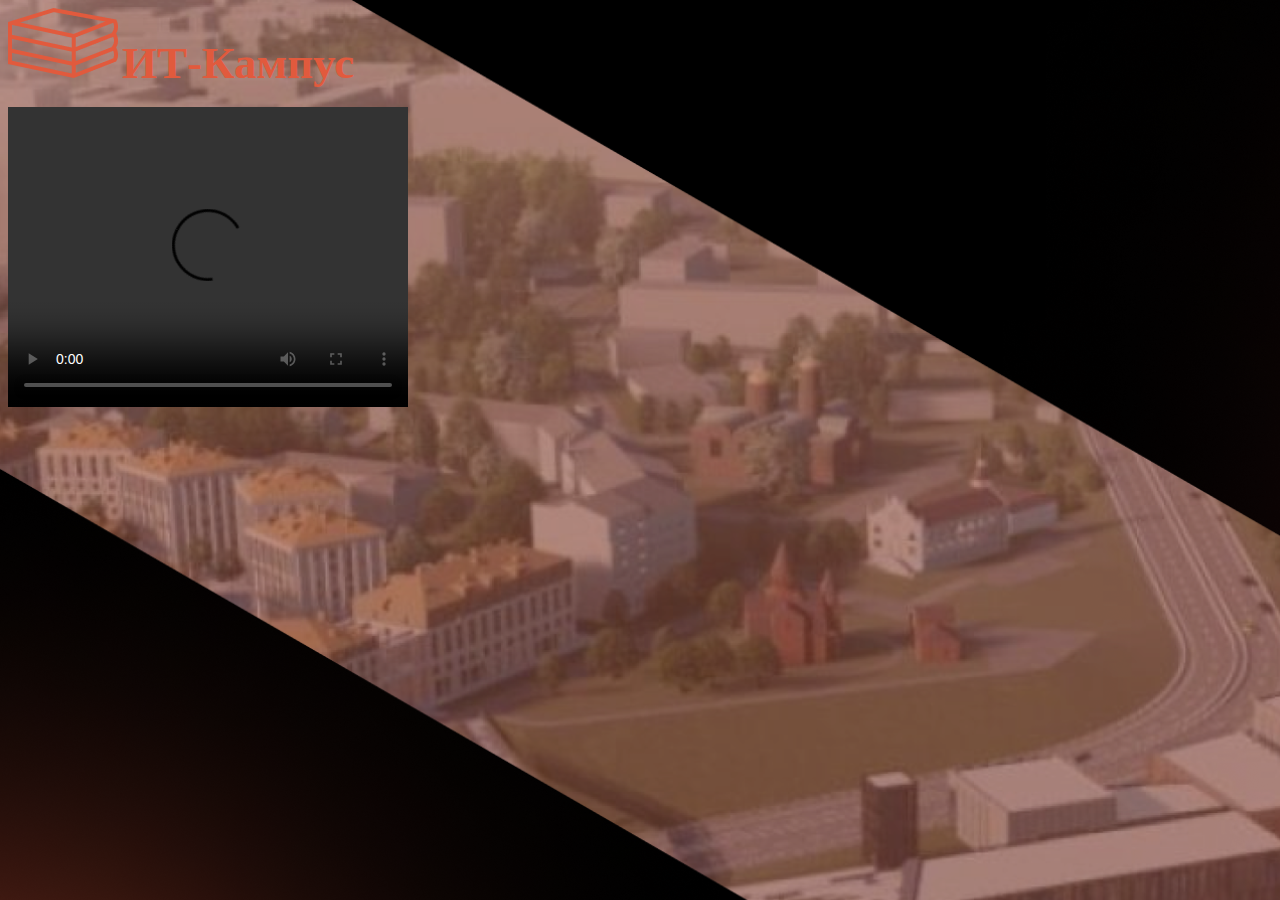
==== index.html @ b357ad17 "Add files via upload" ====
<!DOCTYPE html>
<html>
    <head>
        <meta charset="utf-8">
        <link rel="stylesheet" href="style.css">
        <script src="script.js"></script>
    </head>
    <body>
        <header>
            <img src="Logo.png">
            <div id="logo">ИТ-Кампус</div>
        </header>
        <div id="info"></div>
        <div id="cource1">
            <img src="" id="img1">
            <div id="description1"></div>
            <video width="400" height="300" controls="controls">
                <source src="" type='video/mp4' id="video1">
            </video>
        </div>
    </body>
</html>
---- style.css ----
body{
    background-image: url(bg.png);
    background-color: black;
}
#logo{
    color: #E15A3D;
    font-size: 45px;
    font-family: Code Next;
    font-weight: 800;
    word-wrap: break-word;
    display: inline-block;
}
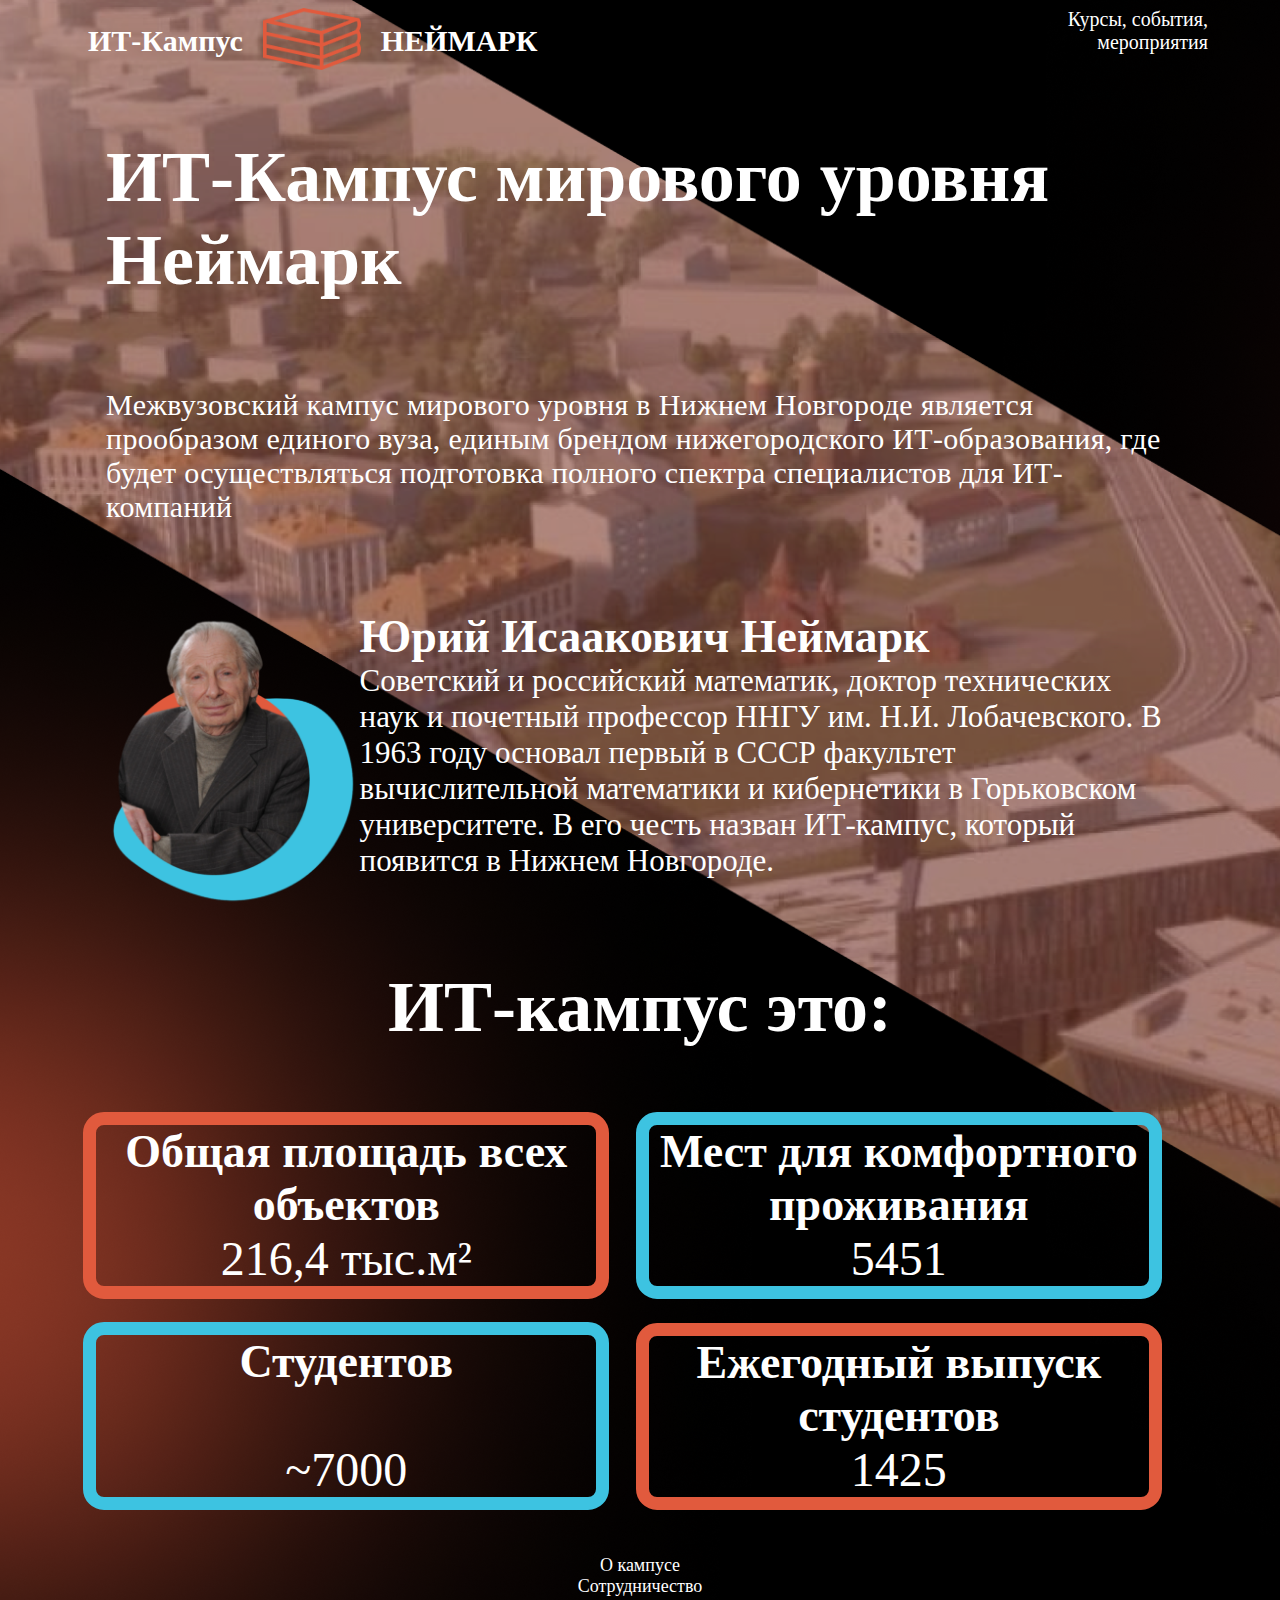
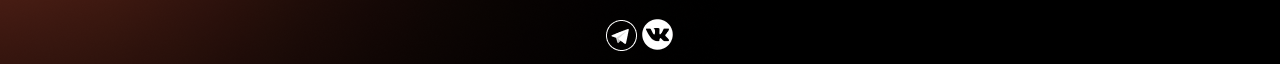
==== commit c86cf62b: "Add files via upload" ====
--- a/index.html
+++ b/index.html
@@ -4,19 +4,51 @@
         <meta charset="utf-8">
         <link rel="stylesheet" href="style.css">
         <script src="script.js"></script>
+        <link rel="icon" type="image/x-icon" href="Logo.png">
+        <title>НЕЙМАРК.ИТ-Кампус</title>
     </head>
     <body>
         <header>
-            <img src="Logo.png">
-            <div id="logo">ИТ-Кампус</div>
+        <div id="logodiv">
+            <div id="textlogo">ИТ-Кампус</div>
+            <img src="Logo.png"id='logo'>
+            <div id="textlogo">НЕЙМАРК</div>
+        </div>
+            <a id="buttonindex" href="events.html">Курсы, события,<br>мероприятия</a>
         </header>
-        <div id="info"></div>
-        <div id="cource1">
-            <img src="" id="img1">
-            <div id="description1"></div>
-            <video width="400" height="300" controls="controls">
-                <source src="" type='video/mp4' id="video1">
-            </video>
-        </div>
+        <main>
+            <div id="h">ИТ-Кампус мирового уровня<br>Неймарк</div><br>
+            <div id="i">Межвузовский кампус мирового уровня в Нижнем Новгороде является прообразом единого вуза, единым брендом нижегородского ИТ-образования, где будет осуществляться подготовка полного спектра специалистов для ИТ-компаний</div><br>
+            <div id="people">
+                <img src="people.png" id="peopleimg">
+                <div id="peoplename">Юрий Исаакович Неймарк</div>
+                <div id="peopledesc">Советский и российский математик, доктор технических наук и почетный профессор ННГУ им. Н.И. Лобачевского. В 1963 году основал первый в СССР факультет вычислительной математики и кибернетики в Горьковском университете. В его честь назван ИТ-кампус, который появится в Нижнем Новгороде.</div>
+            </div><br>
+            <div id="hitis">ИТ-кампус это:</div><br>
+            <div id="itis1">
+                <div id="hits">Общая площадь всех объектов</div>
+                <div id="pitis">216,4 тыс.м²</div>
+            </div>
+            <div id="itis2">
+                <div id="hits">Мест для комфортного проживания</div>
+                <div id="pitis">5451</div>
+            </div>
+            <div id="itis3">
+                <div id="hits">Студентов</div><br><br><br>
+                <div id="pitis">~7000</div>
+            </div>
+            <div id="itis4">
+                <div id="hits">Ежегодный выпуск студентов</div>
+                <div id="pitis">1425</div>
+            </div><br>
+        </main>
+        <footer>
+            <div id="contact">
+                <a href="https://neimark-it.ru/">О кампусе</a><br>
+                <a href="https://neimark-it.ru/sotrudnichestvo">Сотрудничество</a><br><br>
+                <a href="https://t.me/neimarkitlektoriy"><img src="telegram.png"></a>
+                <a href="https://vk.com/neimark_it"><img src="vk.png"></a>
+            </div>
+        </footer>
     </body>
-</html>+</html>
--- a/style.css
+++ b/style.css
@@ -1,12 +1,162 @@
 body{
     background-image: url(bg.png);
     background-color: black;
+    padding-left:5%;
+    padding-right:5%;
+}
+header{
+    height: 94px;
+    width: 100%;
+}
+footer{
+    margin-top: 3%;
+}
+#logodiv{
+    text-align: center;
+    display: inline-block;
 }
 #logo{
-    color: #E15A3D;
-    font-size: 45px;
-    font-family: Code Next;
-    font-weight: 800;
+    display: inline-block;
+    width:98px;
+    height:62px;
+}
+#textlogo{
+    color: white; 
+    font-size: 30px; 
+    font-family: Code Next; 
+    font-weight: 800; 
     word-wrap: break-word;
     display: inline-block;
+    margin:16px;
+    vertical-align: top;
+}
+#contact{
+    color: white;
+    font-size: 18px;
+    font-family: Code Next-Trial;
+    font-weight: 400;
+    word-wrap: break-word;
+    text-align: center;
+}
+a{
+    color: white;
+    text-decoration: none;
+}
+#h{
+    color: white; 
+    font-size: 72px; 
+    font-family: Code Next; 
+    font-weight: 800; 
+    word-wrap: break-word;
+    margin:3%;
+}
+#i{
+    color: white; 
+    font-size: 30px; 
+    font-family: Manrope; 
+    font-weight: 400; 
+    letter-spacing: 0.30px; 
+    word-wrap: break-word;
+    margin:3%;
+}
+#peopleimg{
+    float: left;
+    height: 300px;
+}
+#people{
+    margin:3%;
+}
+#peoplename{
+    color: white; 
+    font-size: 46px; 
+    font-family: Code Next; 
+    font-weight: 800; 
+    word-wrap: break-word;
+}
+#peopledesc{
+    color: white; 
+    font-size: 31px; 
+    font-family: Manrope; 
+    font-weight: 400; 
+    word-wrap: break-word;
+}
+#hitis{
+    color: white; 
+    font-size: 72px; 
+    font-family: Code Next; 
+    font-weight: 800; 
+    word-wrap: break-word;
+    text-align:center;
+    margin:3%;
+}
+#itis1, #itis4{
+    border-radius: 21px; 
+    border: 13px #E15A3D solid;
+    width: 44%;
+    display:inline-block;
+    margin:1%;
+}
+#itis2, #itis3{
+    border-radius: 21px; 
+    border: 13px #3DC3E1 solid;
+    width: 44%;
+    display:inline-block;
+    margin:1%;
+}
+#pitis{
+    color: white; 
+    font-size: 48px; 
+    font-family: Manrope; 
+    font-weight: 400; 
+    word-wrap: break-word;
+    text-align:center;
+}
+#hits{
+    width: 100%; 
+    color: white; 
+    font-size: 46px; 
+    font-family: Code Next; 
+    font-weight: 800; 
+    word-wrap: break-word;
+    text-align:center;
+}
+#buttonindex{
+    text-align: right;
+    display: inline-block;
+    color: white; 
+    font-size: 20px; 
+    font-family: Code Next; 
+    font-weight: 200; 
+    word-wrap: break-word;
+    float: right;
+}
+#buttonevents{
+    text-align: right;
+    display: inline-block;
+    color: white; 
+    font-size: 20px; 
+    font-family: Code Next; 
+    font-weight: 200; 
+    word-wrap: break-word;
+    float: right;
+    margin:1%;
+}
+.img{
+    width: 25%;
+    border-radius: 10%;
+    margin: 1%;
+    float: right;
+}
+.cource{
+    color:white;
+    margin: 1%;
+    display: inline-block;
+}
+.name{
+    text-align: right;
+    display: inline-block;
+    font-size: 50px; 
+    font-family: Code Next; 
+    font-weight: 700; 
+    word-wrap: break-word;
 }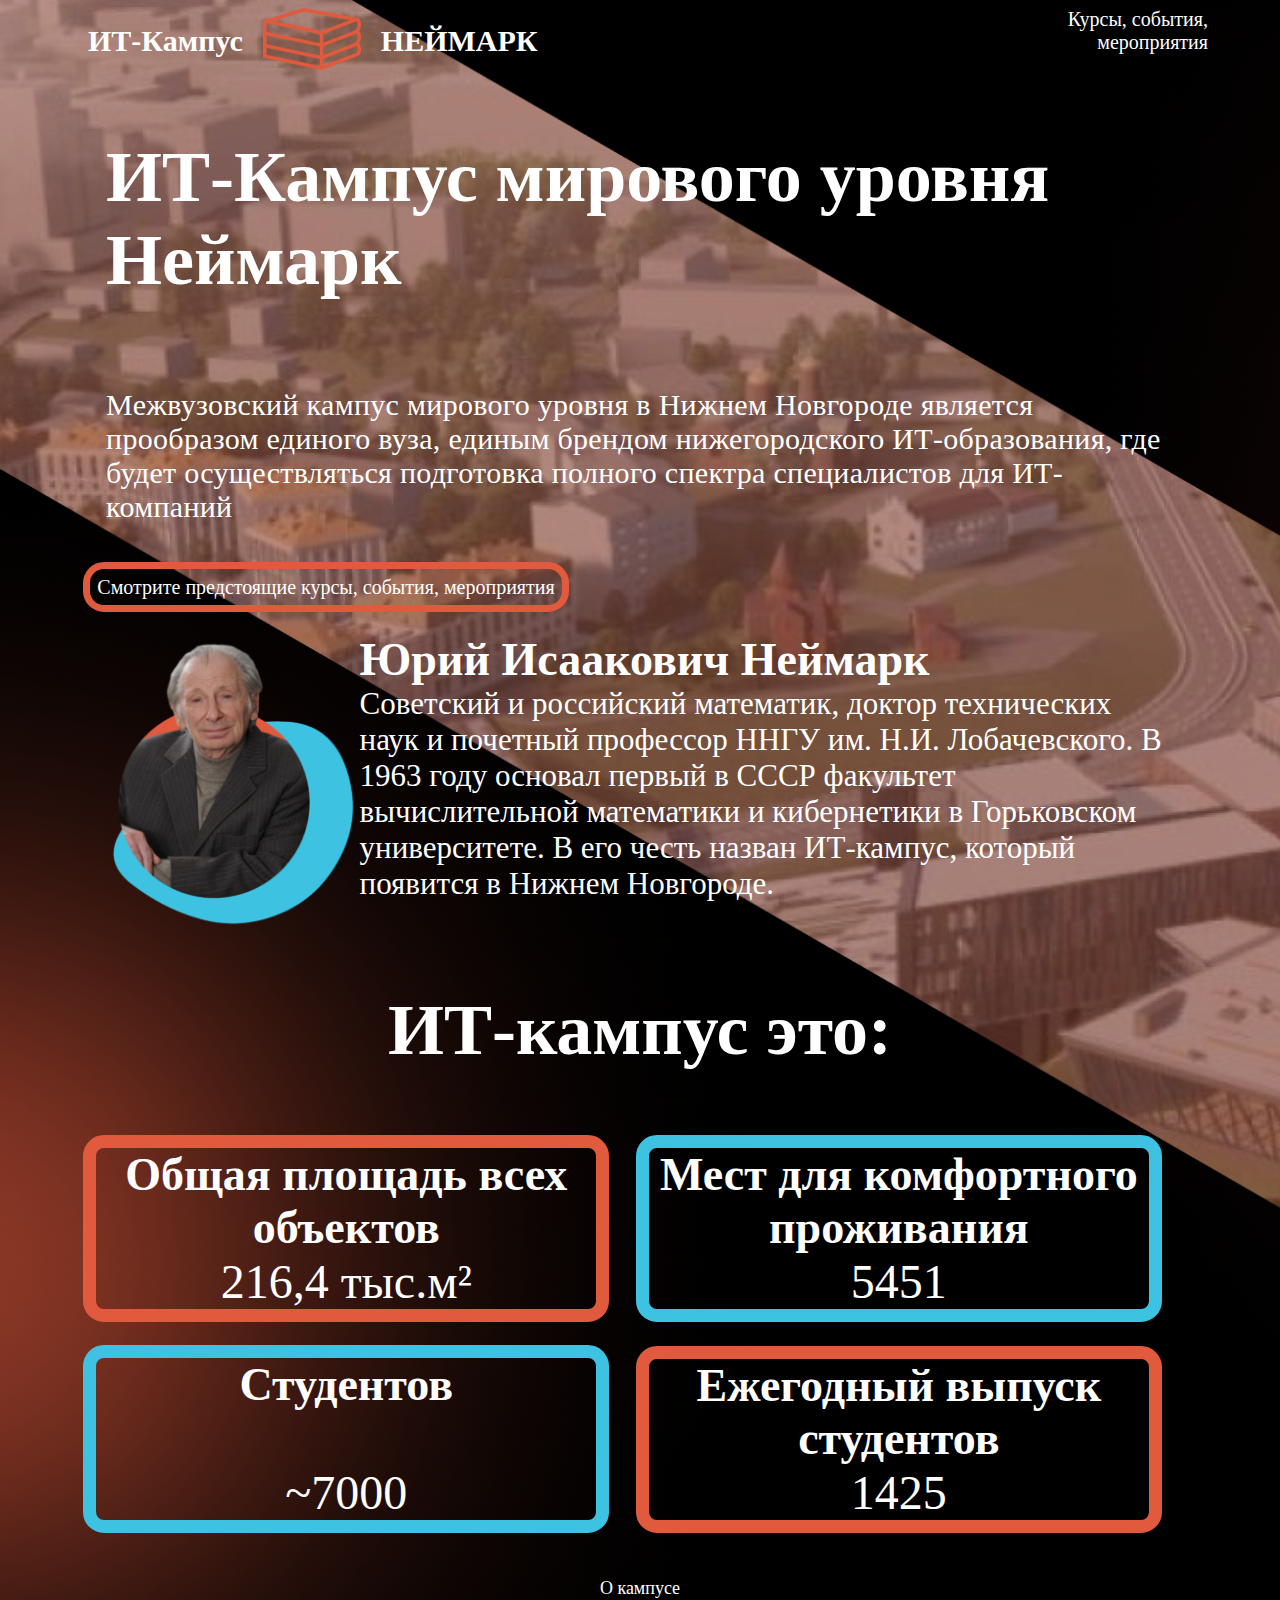
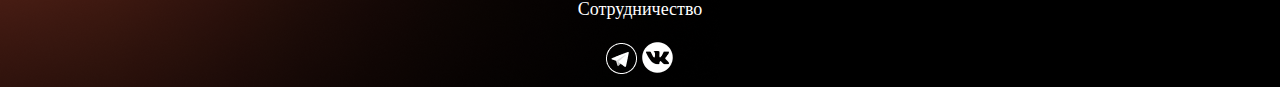
==== commit f29952d0: "Add files via upload" ====
--- a/index.html
+++ b/index.html
@@ -19,6 +19,7 @@
         <main>
             <div id="h">ИТ-Кампус мирового уровня<br>Неймарк</div><br>
             <div id="i">Межвузовский кампус мирового уровня в Нижнем Новгороде является прообразом единого вуза, единым брендом нижегородского ИТ-образования, где будет осуществляться подготовка полного спектра специалистов для ИТ-компаний</div><br>
+            <a id="butindex" href="events.html">Смотрите предстоящие курсы, события, мероприятия</a><br>
             <div id="people">
                 <img src="people.png" id="peopleimg">
                 <div id="peoplename">Юрий Исаакович Неймарк</div>
--- a/style.css
+++ b/style.css
@@ -41,6 +41,9 @@
 a{
     color: white;
     text-decoration: none;
+}
+img{
+    pointer-events: none;
 }
 #h{
     color: white; 
@@ -159,4 +162,36 @@
     font-family: Code Next; 
     font-weight: 700; 
     word-wrap: break-word;
+}
+#recomend{
+    color: white;
+    font-size: 30px; 
+    font-family: Code Next; 
+    font-weight: 200; 
+    word-wrap: break-word;
+}
+#recomendation{
+    display: inline-block;
+    font-size: 30px; 
+    font-family: Code Next; 
+    font-weight: 200; 
+    word-wrap: break-word;
+}
+#share{
+    font-size: 20px; 
+    font-family: Code Next; 
+    font-weight: 200; 
+    word-wrap: break-word;
+}
+#butindex{
+    text-align: center;
+    color: white; 
+    font-size: 20px; 
+    font-family: Code Next; 
+    font-weight: 200; 
+    word-wrap: break-word;
+    margin:1%;
+    border: 7px #E15A3D solid;
+    border-radius:21px;
+    padding: 7px;
 }